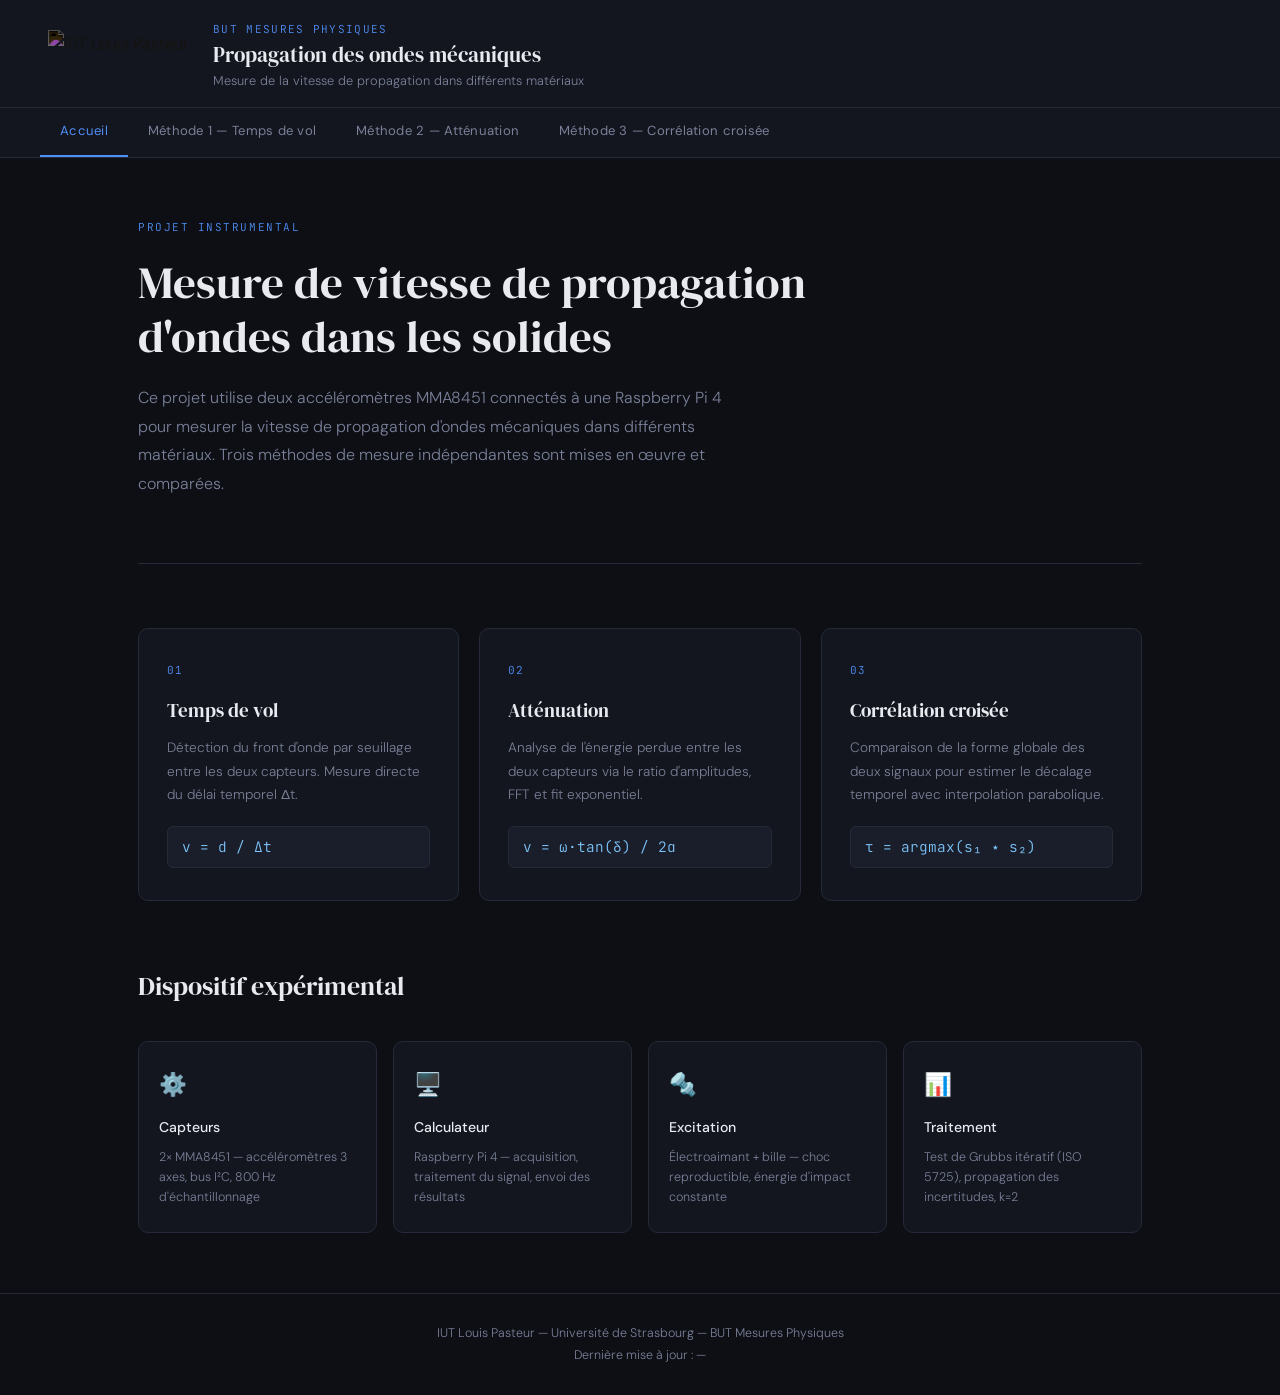
==== index.html @ b9a06799 "Add files via upload" ====
<!DOCTYPE html>
<html lang="fr">
<head>
  <meta charset="UTF-8">
  <meta name="viewport" content="width=device-width, initial-scale=1.0">
  <title>Propagation des ondes mécaniques</title>
  <link rel="preconnect" href="https://fonts.googleapis.com">
  <link href="https://fonts.googleapis.com/css2?family=DM+Serif+Display&family=DM+Sans:wght@300;400;500&family=JetBrains+Mono:wght@400;500&display=swap" rel="stylesheet">
  <link rel="stylesheet" href="style.css">
</head>
<body>

  <header>
    <div class="header-inner">
      <img src="logo.png" alt="IUT Louis Pasteur" class="logo">
      <div class="header-text">
        <span class="dept">BUT Mesures Physiques</span>
        <h1>Propagation des ondes mécaniques</h1>
        <p class="subtitle">Mesure de la vitesse de propagation dans différents matériaux</p>
      </div>
    </div>
    <nav>
      <a href="index.html" class="active">Accueil</a>
      <a href="methode1.html">Méthode 1 — Temps de vol</a>
      <a href="methode2.html">Méthode 2 — Atténuation</a>
      <a href="methode3.html">Méthode 3 — Corrélation croisée</a>
    </nav>
  </header>

  <main>
    <section class="hero">
      <div class="hero-label">Projet instrumental</div>
      <h2>Mesure de vitesse de propagation<br>d'ondes dans les solides</h2>
      <p>Ce projet utilise deux accéléromètres MMA8451 connectés à une Raspberry Pi 4 pour mesurer la vitesse de propagation d'ondes mécaniques dans différents matériaux. Trois méthodes de mesure indépendantes sont mises en œuvre et comparées.</p>
    </section>

    <section class="cards">
      <a href="methode1.html" class="card">
        <div class="card-number">01</div>
        <h3>Temps de vol</h3>
        <p>Détection du front d'onde par seuillage entre les deux capteurs. Mesure directe du délai temporel Δt.</p>
        <div class="card-formula">v = d / Δt</div>
      </a>
      <a href="methode2.html" class="card">
        <div class="card-number">02</div>
        <h3>Atténuation</h3>
        <p>Analyse de l'énergie perdue entre les deux capteurs via le ratio d'amplitudes, FFT et fit exponentiel.</p>
        <div class="card-formula">v = ω·tan(δ) / 2α</div>
      </a>
      <a href="methode3.html" class="card">
        <div class="card-number">03</div>
        <h3>Corrélation croisée</h3>
        <p>Comparaison de la forme globale des deux signaux pour estimer le décalage temporel avec interpolation parabolique.</p>
        <div class="card-formula">τ = argmax(s₁ ⋆ s₂)</div>
      </a>
    </section>

    <section class="setup">
      <h2>Dispositif expérimental</h2>
      <div class="setup-grid">
        <div class="setup-item">
          <div class="setup-icon">⚙️</div>
          <h4>Capteurs</h4>
          <p>2× MMA8451 — accéléromètres 3 axes, bus I²C, 800 Hz d'échantillonnage</p>
        </div>
        <div class="setup-item">
          <div class="setup-icon">🖥️</div>
          <h4>Calculateur</h4>
          <p>Raspberry Pi 4 — acquisition, traitement du signal, envoi des résultats</p>
        </div>
        <div class="setup-item">
          <div class="setup-icon">🔩</div>
          <h4>Excitation</h4>
          <p>Électroaimant + bille — choc reproductible, énergie d'impact constante</p>
        </div>
        <div class="setup-item">
          <div class="setup-icon">📊</div>
          <h4>Traitement</h4>
          <p>Test de Grubbs itératif (ISO 5725), propagation des incertitudes, k=2</p>
        </div>
      </div>
    </section>
  </main>

  <footer>
    <p>IUT Louis Pasteur — Université de Strasbourg — BUT Mesures Physiques</p>
    <p class="footer-update">Dernière mise à jour : <span id="last-update">—</span></p>
  </footer>

  <script>
    // Lit la date de dernière mise à jour depuis un fichier JSON généré par la Raspberry
    fetch('data/last_update.json')
      .then(r => r.json())
      .then(d => {
        document.getElementById('last-update').textContent = d.date;
      })
      .catch(() => {});
  </script>

</body>
</html>
---- style.css ----
/* =============================================
   PROPAGATION DES ONDES — STYLE PRINCIPAL
   IUT Louis Pasteur, Université de Strasbourg
   ============================================= */

:root {
  --bg:         #0d0f14;
  --bg2:        #13161e;
  --bg3:        #1a1e2a;
  --border:     #252a38;
  --accent:     #4f8ef7;
  --accent2:    #7cc4fa;
  --text:       #e8eaf0;
  --text-muted: #7a8099;
  --success:    #4ade80;
  --warning:    #fbbf24;
  --mono:       'JetBrains Mono', monospace;
  --serif:      'DM Serif Display', serif;
  --sans:       'DM Sans', sans-serif;
  --radius:     10px;
  --shadow:     0 4px 32px rgba(0,0,0,0.4);
}

*, *::before, *::after { box-sizing: border-box; margin: 0; padding: 0; }

html { scroll-behavior: smooth; }

body {
  background: var(--bg);
  color: var(--text);
  font-family: var(--sans);
  font-weight: 300;
  line-height: 1.7;
  min-height: 100vh;
}

/* ---- HEADER ---- */
header {
  background: var(--bg2);
  border-bottom: 1px solid var(--border);
  position: sticky;
  top: 0;
  z-index: 100;
  backdrop-filter: blur(12px);
}

.header-inner {
  display: flex;
  align-items: center;
  gap: 24px;
  padding: 20px 48px 16px;
  border-bottom: 1px solid var(--border);
}

.logo {
  height: 52px;
  filter: invert(1) brightness(0.85);
  flex-shrink: 0;
}

.dept {
  font-family: var(--mono);
  font-size: 11px;
  color: var(--accent);
  letter-spacing: 0.12em;
  text-transform: uppercase;
  display: block;
  margin-bottom: 4px;
}

.header-text h1 {
  font-family: var(--serif);
  font-size: 1.3rem;
  font-weight: 400;
  color: var(--text);
  line-height: 1.2;
}

.header-text .subtitle {
  font-size: 0.8rem;
  color: var(--text-muted);
  margin-top: 2px;
}

nav {
  display: flex;
  gap: 0;
  padding: 0 40px;
  overflow-x: auto;
}

nav a {
  color: var(--text-muted);
  text-decoration: none;
  font-size: 0.82rem;
  font-weight: 400;
  padding: 12px 20px;
  border-bottom: 2px solid transparent;
  transition: all 0.2s;
  white-space: nowrap;
  letter-spacing: 0.02em;
}

nav a:hover { color: var(--text); }
nav a.active {
  color: var(--accent);
  border-bottom-color: var(--accent);
}

/* ---- MAIN ---- */
main {
  max-width: 1100px;
  margin: 0 auto;
  padding: 60px 48px;
}

/* ---- HERO ---- */
.hero {
  margin-bottom: 64px;
  padding-bottom: 64px;
  border-bottom: 1px solid var(--border);
}

.hero-label {
  font-family: var(--mono);
  font-size: 11px;
  color: var(--accent);
  letter-spacing: 0.14em;
  text-transform: uppercase;
  margin-bottom: 20px;
}

.hero h2 {
  font-family: var(--serif);
  font-size: 2.8rem;
  font-weight: 400;
  line-height: 1.2;
  color: var(--text);
  margin-bottom: 20px;
}

.hero p {
  font-size: 1rem;
  color: var(--text-muted);
  max-width: 600px;
  line-height: 1.8;
}

/* ---- CARDS ---- */
.cards {
  display: grid;
  grid-template-columns: repeat(3, 1fr);
  gap: 20px;
  margin-bottom: 64px;
}

.card {
  background: var(--bg2);
  border: 1px solid var(--border);
  border-radius: var(--radius);
  padding: 32px 28px;
  text-decoration: none;
  color: inherit;
  transition: all 0.25s;
  display: block;
}

.card:hover {
  border-color: var(--accent);
  transform: translateY(-3px);
  box-shadow: var(--shadow);
}

.card-number {
  font-family: var(--mono);
  font-size: 11px;
  color: var(--accent);
  letter-spacing: 0.1em;
  margin-bottom: 14px;
}

.card h3 {
  font-family: var(--serif);
  font-size: 1.2rem;
  font-weight: 400;
  margin-bottom: 10px;
  color: var(--text);
}

.card p {
  font-size: 0.85rem;
  color: var(--text-muted);
  line-height: 1.7;
  margin-bottom: 20px;
}

.card-formula {
  font-family: var(--mono);
  font-size: 0.9rem;
  color: var(--accent2);
  background: var(--bg3);
  padding: 8px 14px;
  border-radius: 6px;
  border: 1px solid var(--border);
}

/* ---- SETUP ---- */
.setup h2 {
  font-family: var(--serif);
  font-size: 1.6rem;
  font-weight: 400;
  margin-bottom: 32px;
  color: var(--text);
}

.setup-grid {
  display: grid;
  grid-template-columns: repeat(4, 1fr);
  gap: 16px;
}

.setup-item {
  background: var(--bg2);
  border: 1px solid var(--border);
  border-radius: var(--radius);
  padding: 24px 20px;
}

.setup-icon {
  font-size: 1.4rem;
  margin-bottom: 12px;
}

.setup-item h4 {
  font-size: 0.88rem;
  font-weight: 500;
  margin-bottom: 8px;
  color: var(--text);
}

.setup-item p {
  font-size: 0.78rem;
  color: var(--text-muted);
  line-height: 1.6;
}

/* ---- PAGE MÉTHODE ---- */
.page-header {
  margin-bottom: 48px;
  padding-bottom: 40px;
  border-bottom: 1px solid var(--border);
}

.page-header .method-tag {
  font-family: var(--mono);
  font-size: 11px;
  color: var(--accent);
  letter-spacing: 0.14em;
  text-transform: uppercase;
  margin-bottom: 16px;
  display: block;
}

.page-header h2 {
  font-family: var(--serif);
  font-size: 2.2rem;
  font-weight: 400;
  margin-bottom: 12px;
}

.page-header .formula-block {
  font-family: var(--mono);
  font-size: 1rem;
  color: var(--accent2);
  background: var(--bg2);
  border: 1px solid var(--border);
  border-left: 3px solid var(--accent);
  padding: 14px 20px;
  border-radius: 6px;
  display: inline-block;
  margin-top: 12px;
}

/* ---- TABLEAU RÉSULTATS ---- */
.results-section {
  margin-bottom: 48px;
}

.results-section h3 {
  font-family: var(--mono);
  font-size: 11px;
  color: var(--text-muted);
  letter-spacing: 0.12em;
  text-transform: uppercase;
  margin-bottom: 16px;
}

table {
  width: 100%;
  border-collapse: collapse;
  font-size: 0.85rem;
}

thead tr {
  background: var(--bg3);
  border-bottom: 1px solid var(--border);
}

thead th {
  padding: 12px 16px;
  text-align: left;
  font-family: var(--mono);
  font-size: 10px;
  letter-spacing: 0.1em;
  text-transform: uppercase;
  color: var(--text-muted);
  font-weight: 400;
}

tbody tr {
  border-bottom: 1px solid var(--border);
  transition: background 0.15s;
}

tbody tr:hover { background: var(--bg2); }

tbody td {
  padding: 12px 16px;
  color: var(--text);
  font-family: var(--mono);
  font-size: 0.82rem;
}

td.materiau {
  font-family: var(--sans);
  font-weight: 500;
  color: var(--accent2);
}

td.vitesse {
  color: var(--success);
  font-weight: 500;
}

td.incertitude { color: var(--warning); }

/* ---- GRAPHIQUES ---- */
.graphs-section {
  margin-bottom: 48px;
}

.graphs-section h3 {
  font-family: var(--mono);
  font-size: 11px;
  color: var(--text-muted);
  letter-spacing: 0.12em;
  text-transform: uppercase;
  margin-bottom: 20px;
}

.graphs-grid {
  display: grid;
  grid-template-columns: repeat(2, 1fr);
  gap: 16px;
}

.graph-card {
  background: var(--bg2);
  border: 1px solid var(--border);
  border-radius: var(--radius);
  overflow: hidden;
}

.graph-card img {
  width: 100%;
  display: block;
  background: #fff;
}

.graph-card .graph-label {
  padding: 10px 16px;
  font-size: 0.75rem;
  color: var(--text-muted);
  font-family: var(--mono);
  border-top: 1px solid var(--border);
}

/* ---- EMPTY STATE ---- */
.empty-state {
  text-align: center;
  padding: 80px 40px;
  color: var(--text-muted);
}

.empty-state .empty-icon {
  font-size: 2.5rem;
  margin-bottom: 16px;
  opacity: 0.4;
}

.empty-state p {
  font-size: 0.88rem;
  line-height: 1.8;
}

/* ---- FOOTER ---- */
footer {
  border-top: 1px solid var(--border);
  padding: 28px 48px;
  text-align: center;
  font-size: 0.78rem;
  color: var(--text-muted);
  line-height: 1.8;
}

/* ---- RESPONSIVE ---- */
@media (max-width: 768px) {
  .header-inner { padding: 16px 20px; }
  main { padding: 40px 20px; }
  .cards { grid-template-columns: 1fr; }
  .setup-grid { grid-template-columns: repeat(2, 1fr); }
  .graphs-grid { grid-template-columns: 1fr; }
  .hero h2 { font-size: 1.8rem; }
}
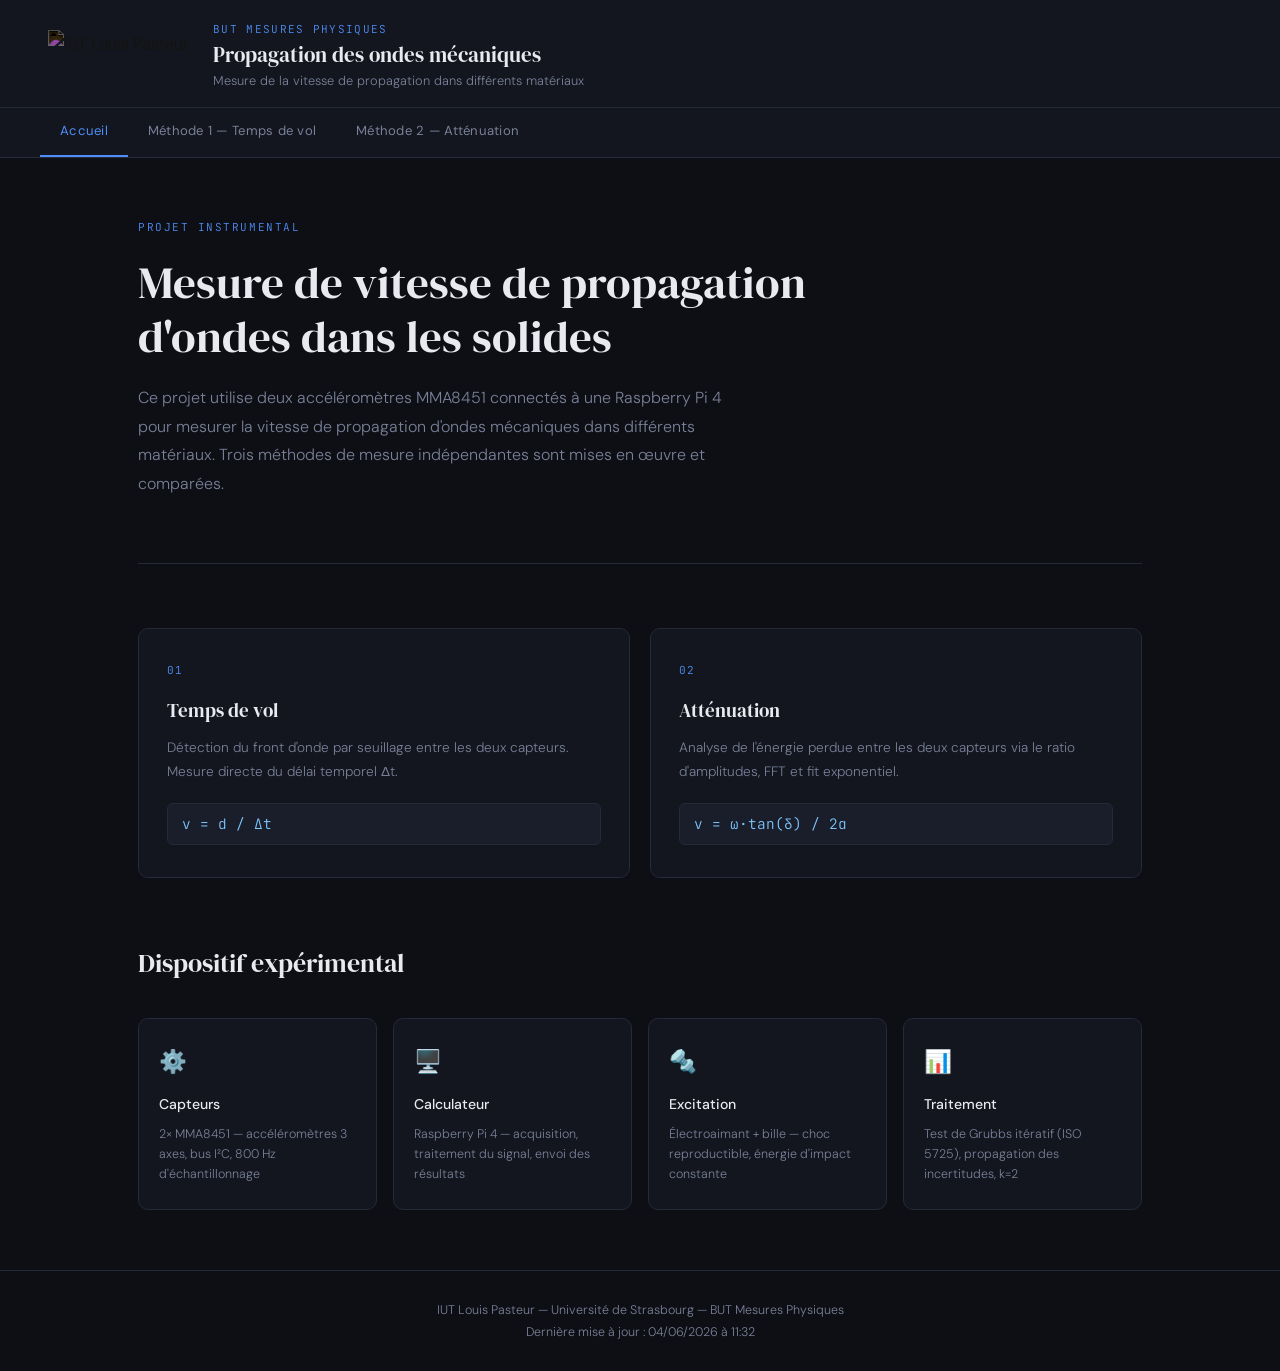
==== commit abb9c8b4: "Add files via upload" ====
--- a/index.html
+++ b/index.html
@@ -23,7 +23,6 @@
       <a href="index.html" class="active">Accueil</a>
       <a href="methode1.html">Méthode 1 — Temps de vol</a>
       <a href="methode2.html">Méthode 2 — Atténuation</a>
-      <a href="methode3.html">Méthode 3 — Corrélation croisée</a>
     </nav>
   </header>
 
@@ -47,12 +46,7 @@
         <p>Analyse de l'énergie perdue entre les deux capteurs via le ratio d'amplitudes, FFT et fit exponentiel.</p>
         <div class="card-formula">v = ω·tan(δ) / 2α</div>
       </a>
-      <a href="methode3.html" class="card">
-        <div class="card-number">03</div>
-        <h3>Corrélation croisée</h3>
-        <p>Comparaison de la forme globale des deux signaux pour estimer le décalage temporel avec interpolation parabolique.</p>
-        <div class="card-formula">τ = argmax(s₁ ⋆ s₂)</div>
-      </a>
+
     </section>
 
     <section class="setup">
--- a/style.css
+++ b/style.css
@@ -149,7 +149,7 @@
 /* ---- CARDS ---- */
 .cards {
   display: grid;
-  grid-template-columns: repeat(3, 1fr);
+  grid-template-columns: repeat(2, 1fr);
   gap: 20px;
   margin-bottom: 64px;
 }
@@ -401,6 +401,75 @@
 .empty-state p {
   font-size: 0.88rem;
   line-height: 1.8;
+}
+
+/* ---- EXPANDABLE ROW ---- */
+tbody tr.data-row {
+  cursor: pointer;
+  user-select: none;
+}
+
+tbody tr.data-row:hover td { background: var(--bg3); }
+
+tbody tr.data-row td:first-child::before {
+  content: '▶';
+  display: inline-block;
+  font-size: 0.6rem;
+  margin-right: 8px;
+  color: var(--accent);
+  transition: transform 0.2s;
+  vertical-align: middle;
+}
+
+tbody tr.data-row.open td:first-child::before {
+  transform: rotate(90deg);
+}
+
+tr.expand-row td {
+  padding: 0 !important;
+  background: var(--bg3);
+  border-bottom: 2px solid var(--accent);
+}
+
+tr.expand-row.hidden { display: none; }
+
+.expand-inner {
+  padding: 20px 24px;
+  overflow: hidden;
+}
+
+.expand-inner .no-graphs {
+  font-size: 0.82rem;
+  color: var(--text-muted);
+  font-family: var(--mono);
+  padding: 8px 0;
+}
+
+.expand-graphs {
+  display: grid;
+  grid-template-columns: repeat(auto-fill, minmax(300px, 1fr));
+  gap: 14px;
+}
+
+.expand-graph-card {
+  background: var(--bg2);
+  border: 1px solid var(--border);
+  border-radius: var(--radius);
+  overflow: hidden;
+}
+
+.expand-graph-card img {
+  width: 100%;
+  display: block;
+  background: #fff;
+}
+
+.expand-graph-card .graph-label {
+  padding: 8px 14px;
+  font-size: 0.72rem;
+  color: var(--text-muted);
+  font-family: var(--mono);
+  border-top: 1px solid var(--border);
 }
 
 /* ---- FOOTER ---- */
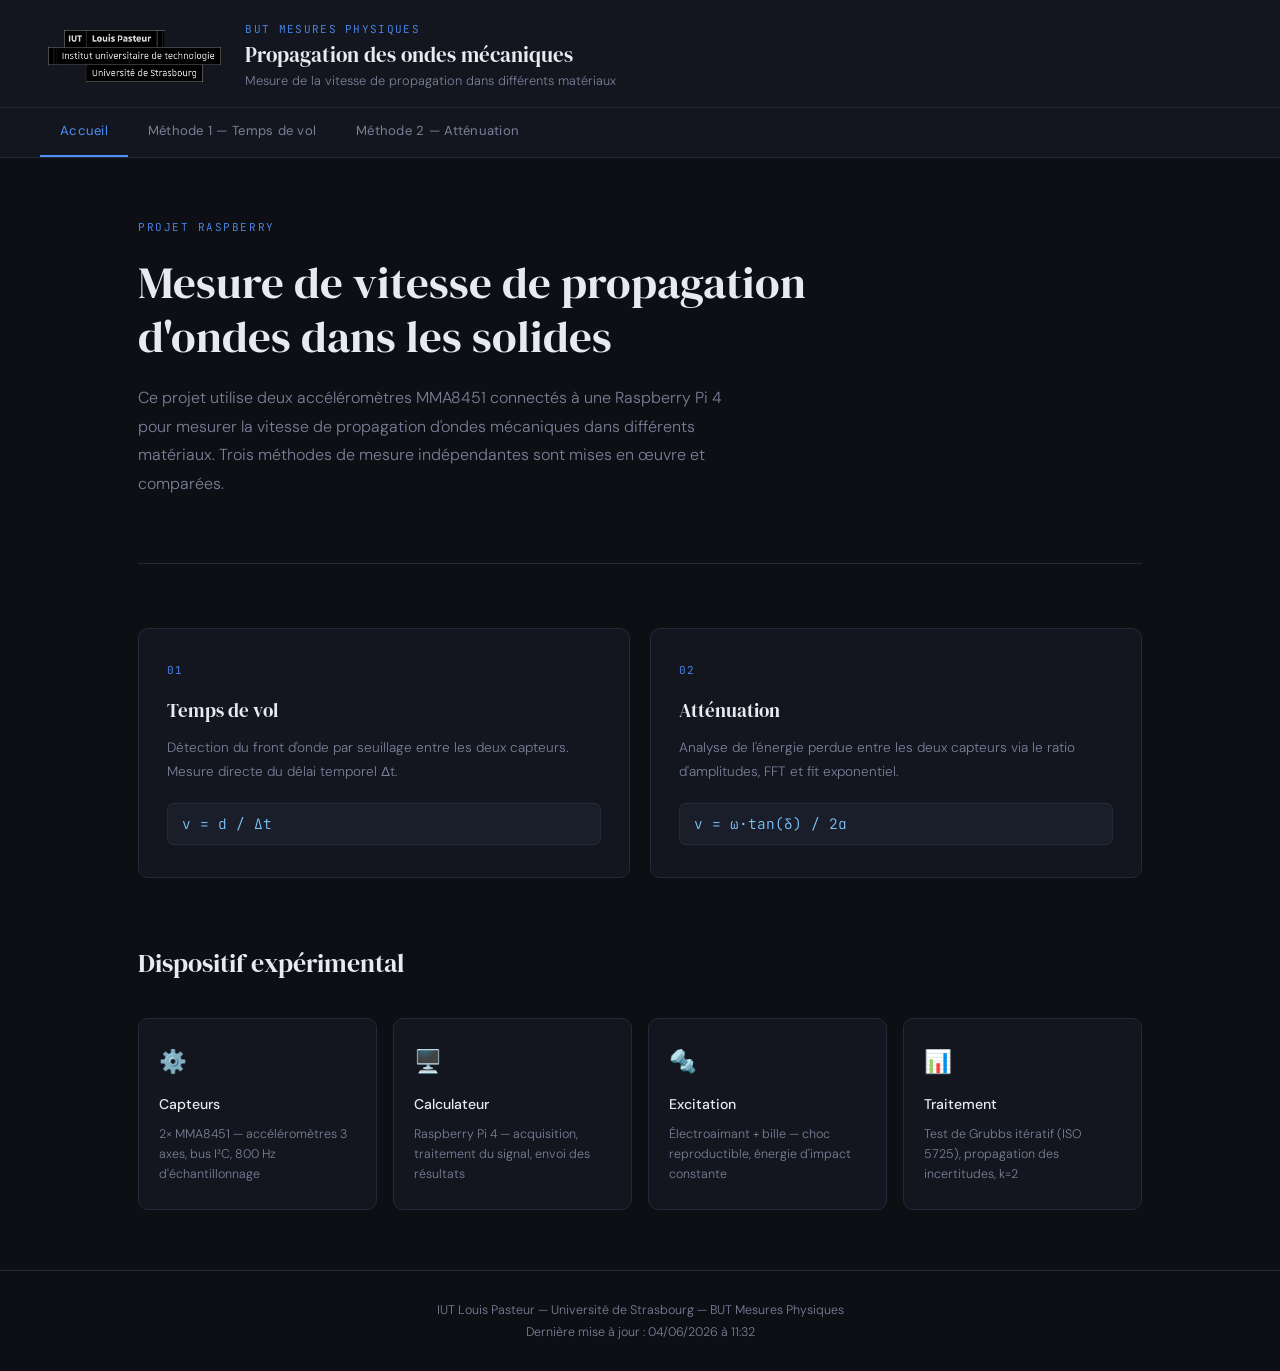
==== commit 6a516731: "Update index.html" ====
--- a/index.html
+++ b/index.html
@@ -28,7 +28,7 @@
 
   <main>
     <section class="hero">
-      <div class="hero-label">Projet instrumental</div>
+      <div class="hero-label">Projet raspberry</div>
       <h2>Mesure de vitesse de propagation<br>d'ondes dans les solides</h2>
       <p>Ce projet utilise deux accéléromètres MMA8451 connectés à une Raspberry Pi 4 pour mesurer la vitesse de propagation d'ondes mécaniques dans différents matériaux. Trois méthodes de mesure indépendantes sont mises en œuvre et comparées.</p>
     </section>
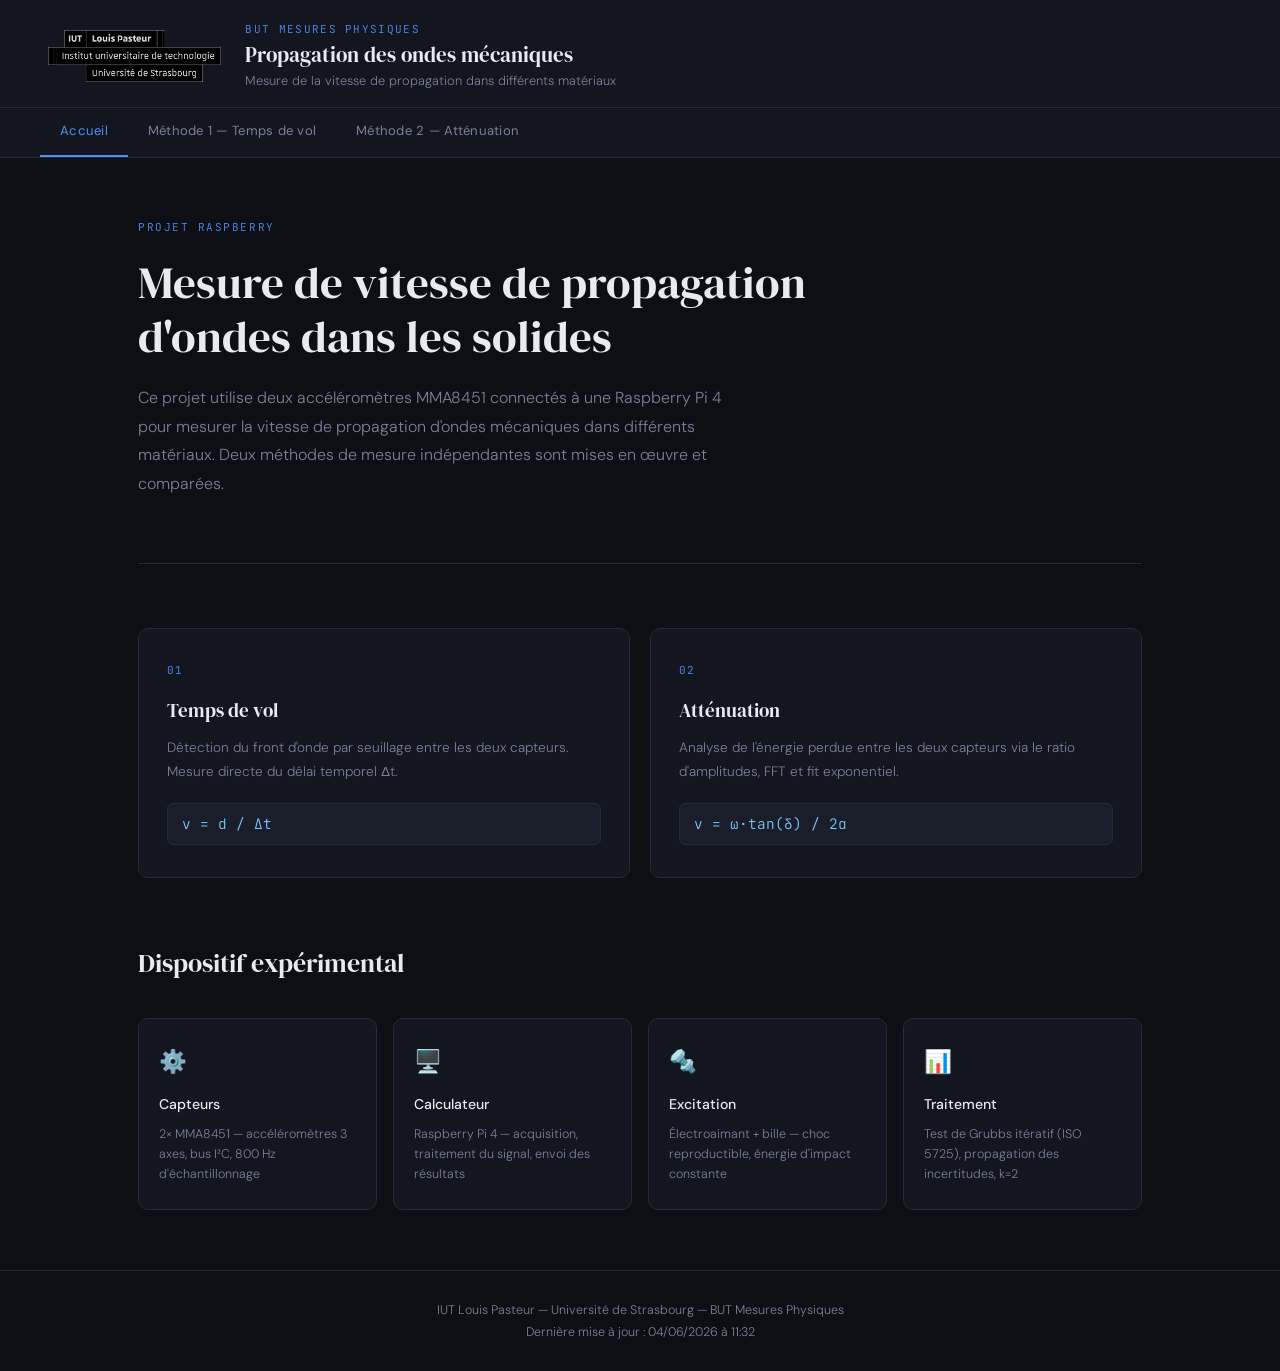
==== commit fcf81d18: "Update index.html" ====
--- a/index.html
+++ b/index.html
@@ -30,7 +30,7 @@
     <section class="hero">
       <div class="hero-label">Projet raspberry</div>
       <h2>Mesure de vitesse de propagation<br>d'ondes dans les solides</h2>
-      <p>Ce projet utilise deux accéléromètres MMA8451 connectés à une Raspberry Pi 4 pour mesurer la vitesse de propagation d'ondes mécaniques dans différents matériaux. Trois méthodes de mesure indépendantes sont mises en œuvre et comparées.</p>
+      <p>Ce projet utilise deux accéléromètres MMA8451 connectés à une Raspberry Pi 4 pour mesurer la vitesse de propagation d'ondes mécaniques dans différents matériaux. Deux méthodes de mesure indépendantes sont mises en œuvre et comparées.</p>
     </section>
 
     <section class="cards">
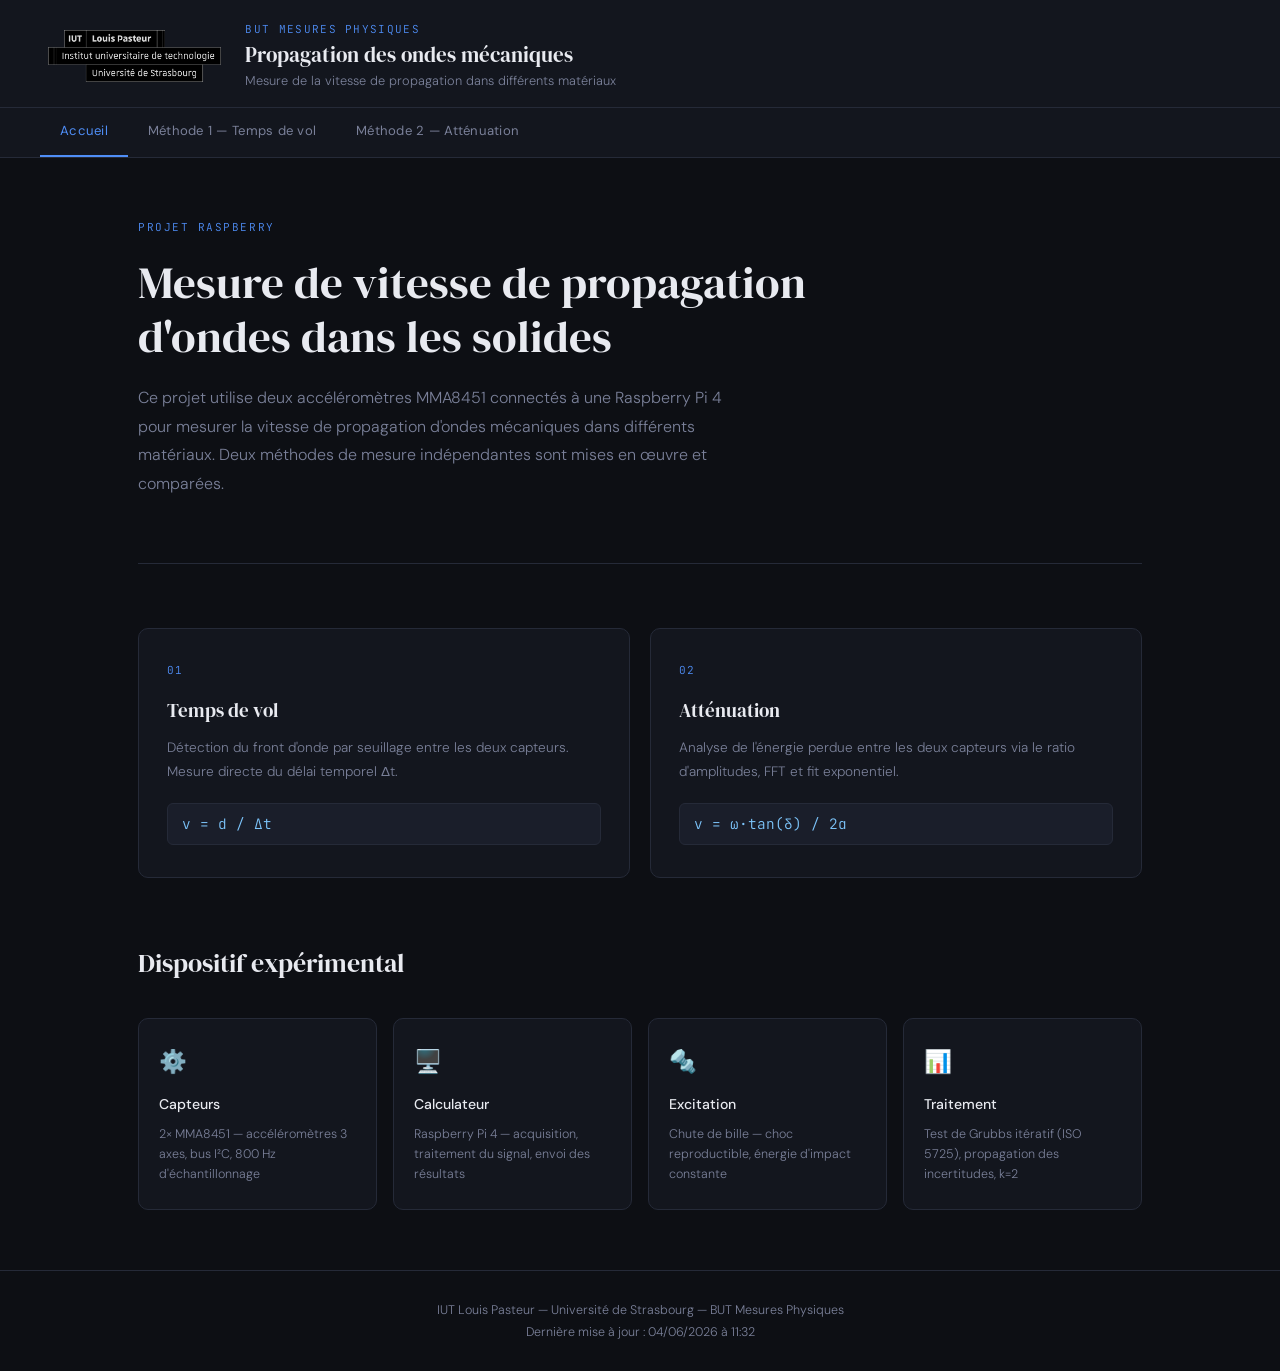
==== commit 3eea933b: "Update index.html" ====
--- a/index.html
+++ b/index.html
@@ -65,7 +65,7 @@
         <div class="setup-item">
           <div class="setup-icon">🔩</div>
           <h4>Excitation</h4>
-          <p>Électroaimant + bille — choc reproductible, énergie d'impact constante</p>
+          <p>Chute de bille — choc reproductible, énergie d'impact constante</p>
         </div>
         <div class="setup-item">
           <div class="setup-icon">📊</div>
